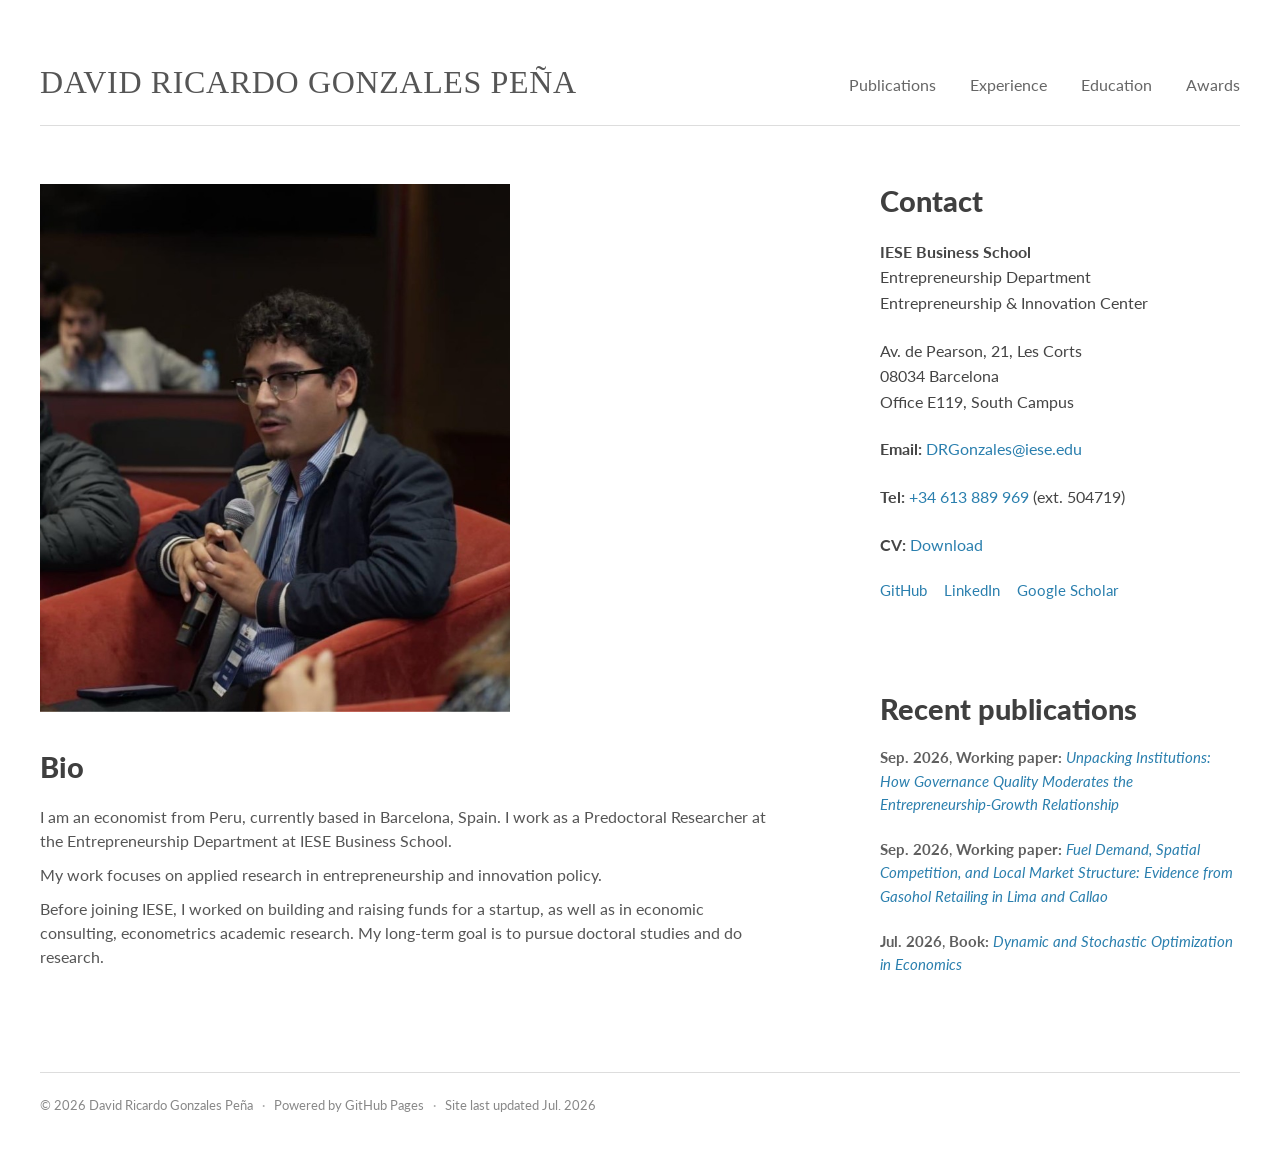
==== index.html @ 7f3556d0 "Update index.html" ====
<!doctype html>
<html lang="en">
<head>

  <meta
  name="description"
  content="David Ricardo Gonzales Peña is an economist and Predoctoral Researcher at IESE Business School, working on entrepreneurship, innovation and public policy."
>

<link rel="canonical" href="https://davidricardogp.github.io/">

<!-- Open Graph: LinkedIn, WhatsApp and other platforms -->
<meta property="og:type" content="website">
<meta property="og:url" content="https://davidricardogp.github.io/">
<meta property="og:title" content="David Ricardo Gonzales Peña">
<meta
  property="og:description"
  content="Economist and I am a predoctoral researcher at the Entrepreneurship Department at IESE Business School, working on entrepreneurship, innovation and public policy."
>
<meta
  property="og:image"
  content="https://davidricardogp.github.io/social-preview.jpg"
>
<meta property="og:image:width" content="1200">
<meta property="og:image:height" content="630">
<meta property="og:image:alt" content="David Ricardo Gonzales Peña">
<meta property="og:site_name" content="David Ricardo Gonzales Peña">
<meta property="og:locale" content="en_US">

<!-- X / Twitter -->
<meta name="twitter:card" content="summary_large_image">
<meta name="twitter:title" content="David Ricardo Gonzales Peña">
<meta
  name="twitter:description"
  content="Economist and I am a predoctoral researcher at the Entrepreneurship Department at IESE Business School, working on entrepreneurship, innovation and public policy."
>
<meta
  name="twitter:image"
  content="https://davidricardogp.github.io/social-preview.jpg"
>
<meta charset="utf-8">
<meta name="viewport" content="width=device-width,initial-scale=1">
<meta name="description" content="Academic website of David Ricardo Gonzales Peña">
<title>David Ricardo Gonzales Peña</title>
<link rel="stylesheet" href="style.css">
</head>
<body>

<header class="site-header">
  <div class="container header-row">
    <a class="brand" href="index.html">David Ricardo Gonzales Peña</a>

    <button
      class="menu-toggle"
      type="button"
      aria-label="Open navigation menu"
      aria-expanded="false"
      aria-controls="main-navigation"
    >
      <span></span>
      <span></span>
      <span></span>
    </button>

    <nav class="nav" id="main-navigation">
      <a href="publications.html">Publications</a>
      <a href="experience.html">Experience</a>
      <a href="education.html">Education</a>
      <a href="awards.html">Awards</a>
    </nav>
  </div>
</header>

<main class="container home">
  <div class="home-grid">
    <section class="main-content">
      <div class="photo">
        <img src="profile.jpeg" alt="David Ricardo Gonzales Peña">
      </div>
      <section class="bio">
        <h2 class="section-title">Bio</h2>
        <p>
          I am an economist from Peru, currently based in Barcelona, Spain. I work as a Predoctoral Researcher at the Entrepreneurship Department at IESE Business School. 
        </p>
<p>
 My work focuses on applied research in entrepreneurship and innovation policy. 
        </p>
<p>
       Before joining IESE, I worked on building and raising funds for a startup, as well as in economic consulting, econometrics academic research. My long-term goal is to pursue doctoral studies and do research. 
        </p>
      </section>
    </section>

    <aside class="sidebar">
      <section class="contact">
        <h2 class="section-title">Contact</h2>
        <p class="institution">
          <strong>IESE Business School</strong><br>
          Entrepreneurship Department<br>
          Entrepreneurship &amp; Innovation Center
        </p>
        <p>
          Av. de Pearson, 21, Les Corts<br>
          08034 Barcelona<br>
          Office E119, South Campus
        </p>
        <p><strong>Email:</strong> <a href="mailto:DRGonzales@iese.edu">DRGonzales@iese.edu</a></p>
    <p><strong>Tel:</strong> <a href="tel:+34613889969">+34 613 889 969</a> (ext. 504719)</p>
        <p><strong>CV:</strong>
  <a href="David_Ricardo_Gonzales_Pena_CV.pdf" download>
    Download
  </a>
</p>
        
        <div class="contact-links">
          <a href="https://github.com/davidricardogp" target="_blank" rel="noopener">GitHub</a>
          <a href="https://www.linkedin.com/in/davidricardogp" target="_blank" rel="noopener">LinkedIn</a>
          <a href="https://scholar.google.com/citations?user=XrrBD8wAAAAJ&amp;hl=en" target="_blank" rel="noopener">Google Scholar</a>
        </div>
      </section>

      <section class="recent">
        <h2 class="section-title">Recent publications</h2>
        <ul class="recent-list">
         <li><span class="recent-date">Sep. 2026</span>, <span class="recent-type">Working paper:</span> <a href="https://doi.org/10.21203/rs.3.rs-10995280/v1" target="_blank" rel="noopener noreferrer"><em>Unpacking Institutions: How Governance Quality Moderates the Entrepreneurship-Growth Relationship</em></a></li>
<li><span class="recent-date">Sep. 2026</span>, <span class="recent-type">Working paper:</span> <a href="https://doi.org/10.21203/rs.3.rs-10995861/v1" target="_blank" rel="noopener noreferrer"><em>Fuel Demand, Spatial Competition, and Local Market Structure: Evidence from Gasohol Retailing in Lima and Callao</em></a></li>
          <li><span class="recent-date">Jul. 2026</span>, <span class="recent-type">Book:</span> <a href="https://www.amazon.com/dp/B0H7RQ2HCB" target="_blank"><em>Dynamic and Stochastic Optimization in Economics</em></a></li>
        
        </ul>
      </section>
    </aside>
  </div>
</main>


<footer class="container footer">
  <span>© 2026 David Ricardo Gonzales Peña</span>
  <span class="sep">·</span>
  <span>Powered by GitHub Pages</span>
  <span class="sep">·</span>
  <span>Site last updated Jul. 2026</span>
</footer>


<script>
document.addEventListener("DOMContentLoaded", function () {
  const menuToggle = document.querySelector(".menu-toggle");
  const navigation = document.querySelector(".nav");

  if (menuToggle && navigation) {
    menuToggle.addEventListener("click", function () {
      const isOpen = navigation.classList.toggle("is-open");
      menuToggle.setAttribute("aria-expanded", String(isOpen));
    });
  }
});
</script>

</body>
</html>
---- style.css ----
@import url("https://fonts.googleapis.com/css2?family=Lato:ital,wght@0,400;0,700;0,900;1,400&display=swap");

:root{
  --text:#555;
  --heading:#3f3f3f;
  --muted:#777;
  --line:#ddd;
  --link:#2a7fae;
}

*{box-sizing:border-box}

html,body{
  margin:0;
  padding:0;
  background:#fff;
}

body{
  color:var(--text);
  font-family:"Lato","Helvetica Neue",Arial,sans-serif;
  font-size:16px;
  line-height:1.5;
  -webkit-font-smoothing:antialiased;
}

a{color:var(--link);text-decoration:none}
a:hover{text-decoration:underline}

.container{
  width:1380px;
  max-width:calc(100% - 80px);
  margin:0 auto;
}

/* Header: independent from page columns, so menu never gets cut */
.site-header{
  padding-top:34px;
}

.header-row{
  min-height:92px;
  display:flex;
  align-items:flex-end;
  justify-content:space-between;
  gap:50px;
  border-bottom:1px solid var(--line);
}

.brand{
  padding-bottom:27px;
  color:#555;
  font-family:Georgia,"Times New Roman",serif;
  font-size:32px;
  font-weight:400;
  line-height:1;
  letter-spacing:.02em;
  text-transform:uppercase;
  white-space:nowrap;
}

@media (max-width: 600px) {
  .brand{
    font-size:20px;
    line-height:1.15;
    white-space:normal;
    max-width:280px;
  }
}

@media (max-width:600px){
    .photo img{
        width:320px;
        max-width:100%;
    }
}

.brand:hover{
  color:#444;
  text-decoration:none;
}

.nav{
  display:flex;
  align-items:center;
  justify-content:flex-end;
  gap:34px;
  padding-bottom:28px;
  white-space:nowrap;
}

.nav a{
  color:#666;
  font-size:16px;
}

.nav a:hover,.nav a.active{
  color:#333;
  text-decoration:none;
}

.nav a.active{font-weight:700}

/* Dell-like home composition */
.home{
  padding:58px 0 74px;
}

.home-grid{
  display:grid;
  grid-template-columns:minmax(0, 1fr) 360px;
  column-gap:110px;
  align-items:start;
}

.main-content{
  min-width:0;
}

.sidebar{
  min-width:0;
}

.photo{
  margin:0 0 38px;
}

.photo img{
  display:block;
  width:470px;
  height:528px;
  max-width:100%;
  object-fit:cover;
  object-position:center top;
  background:#eee;
}

.section-title{
  margin:0 0 20px;
  color:var(--heading);
  font-size:29px;
  font-weight:900;
  line-height:1.2;
}

.bio{
  width:100%;
  max-width:900px;
}

.bio p{
  margin:0 0 10px;
  font-size:16px;
  line-height:1.5;
}

.contact{
  margin:0 0 90px;
}

.contact p{
  margin:0 0 22px;
  color:#454545;
  font-size:16px;
  line-height:1.6;
}

.institution{
  line-height:1.65;
}

.contact-links{
  display:flex;
  flex-wrap:wrap;
  gap:10px 17px;
  margin-top:22px;
  font-size:15px;
}

.recent-list{
  margin:0;
  padding:0;
  list-style:none;
}

.recent-list li{
  margin:0 0 22px;
  padding:0;
  color:#5f5f5f;
  font-size:15px;
  line-height:1.55;
}

.recent-list em{font-style:italic}
.recent-date,.recent-type{font-weight:700}

/* Inner pages */
.page{
  padding:45px 0 75px;
}

.page-main{
  width:860px;
  max-width:100%;
}

.page-title{
  margin:0 0 30px;
  color:var(--heading);
  font-size:28px;
  font-weight:900;
}

.content-block{
  margin:0 0 44px;
}

.content-block>h2{
  margin:32px 0 18px;
  padding-bottom:8px;
  border-bottom:1px solid #e4e4e4;
  color:var(--heading);
  font-size:21px;
  font-weight:900;
}

.content-block h3{
  margin:27px 0 14px;
  color:var(--heading);
  font-size:18px;
  font-weight:900;
}

.publication,.item{
  margin:0 0 24px;
  padding:0;
  border:0;
}

.item-title{
  color:#444;
  font-weight:700;
  line-height:1.45;
}

.item-title a{font-weight:700}

.item-meta{
  margin:2px 0 6px;
  color:var(--muted);
  font-size:14px;
}

.citation{
  margin:5px 0 0;
  color:#666;
  font-size:14px;
}

p{margin:0 0 10px}
ul{margin:7px 0 18px;padding-left:22px}
li{margin:5px 0}

.footer{
  display:flex;
  flex-wrap:wrap;
  gap:6px 9px;
  padding:23px 0 36px;
  border-top:1px solid var(--line);
  color:#888;
  font-size:13px;
}

.sep{color:#aaa}

@media(max-width:1050px){
  .container{max-width:calc(100% - 48px)}
  .home-grid{
    grid-template-columns:minmax(0,1fr) 320px;
    column-gap:65px;
  }
  .photo img{
    width:min(470px,100%);
    height:auto;
    aspect-ratio:470/528;
  }
}

@media(max-width:820px){
  .site-header{padding-top:20px}
  .header-row{
    align-items:flex-start;
    flex-direction:column;
    gap:10px;
  }
  .brand{
    padding:16px 0 8px;
    font-size:25px;
  }
  .nav{
    width:100%;
    justify-content:flex-start;
    overflow-x:auto;
    padding-bottom:18px;
  }
  .home-grid{display:block}
  .sidebar{margin-top:50px}
  .contact{margin-bottom:52px}
}

@media(max-width:620px){
  .container{max-width:calc(100% - 28px)}
  .nav{gap:18px}
  .nav a{font-size:13px}
  .section-title{font-size:24px}
  .footer{display:block}
  .footer span{display:block;margin-bottom:3px}
  .sep{display:none!important}
}
/* Hidden on desktop */
.menu-toggle {
  display: none;
}

/* Mobile navigation only */
@media (max-width: 820px) {
  .header-row {
    position: relative;
    display: grid;
    grid-template-columns: minmax(0, 1fr) 72px;
    align-items: end;
    gap: 0;
  }

  .brand {
    padding-right: 16px;
  }

  .menu-toggle {
    display: flex;
    width: 72px;
    height: 72px;
    padding: 0;
    border: 0;
    background: #f4f4f4;
    cursor: pointer;
    flex-direction: column;
    align-items: center;
    justify-content: center;
    gap: 6px;
  }

  .menu-toggle span {
    display: block;
    width: 28px;
    height: 1px;
    background: #555;
  }

  .nav {
    display: none;
    grid-column: 1 / -1;
    width: 100%;
    padding: 22px;
    background: #fff;
    border-bottom: 1px solid #ddd;
    box-shadow: 0 10px 18px rgba(0, 0, 0, 0.06);
  }

  .nav.is-open {
    display: block;
  }

  .nav a {
    display: block;
    padding: 12px 0;
    color: #555;
    font-size: 20px;
    line-height: 1.4;
  }

  .nav a:hover,
  .nav a.active {
    color: #222;
  }
}

/* Mobile dropdown navigation */
.menu-toggle {
  display: none;
}

@media (max-width: 820px) {
  .header-row {
    position: relative;
  }

  .menu-toggle {
    display: flex;
    width: 72px;
    height: 72px;
    padding: 0;
    border: 0;
    background: #f4f4f4;
    cursor: pointer;
    flex-direction: column;
    align-items: center;
    justify-content: center;
    gap: 6px;
  }

  .menu-toggle span {
    display: block;
    width: 28px;
    height: 1px;
    background: #555;
  }

  .nav {
    display: none;
    width: 100%;
    padding: 22px;
    background: #fff;
    border-bottom: 1px solid #ddd;
    box-shadow: 0 10px 18px rgba(0, 0, 0, 0.06);
  }

  .nav.is-open {
    display: block;
  }

  .nav a {
    display: block;
    padding: 12px 0;
  }
}
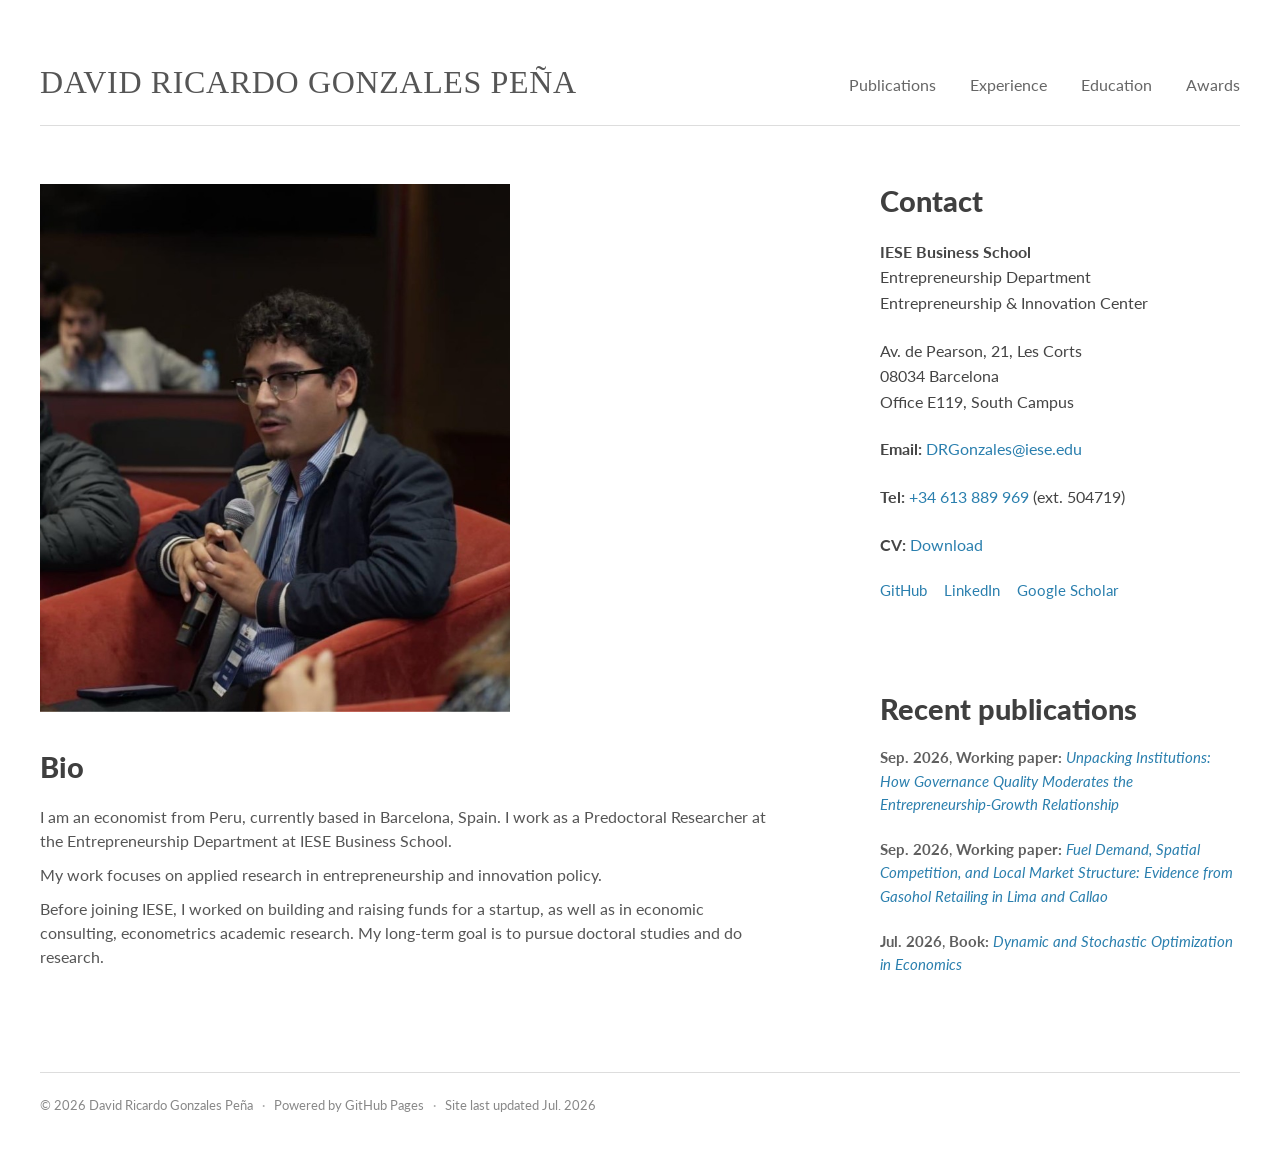
==== commit f147935a: "Update index.html" ====
--- a/index.html
+++ b/index.html
@@ -105,7 +105,12 @@
           Office E119, South Campus
         </p>
         <p><strong>Email:</strong> <a href="mailto:DRGonzales@iese.edu">DRGonzales@iese.edu</a></p>
-    <p><strong>Tel:</strong> <a href="tel:+34613889969">+34 613 889 969</a> (ext. 504719)</p>
+<p>
+  <strong>Tel:</strong>
+  <a href="tel:+34613889969">+34 613 889 969</a>
+  <span style="color: #444;">(ext. 504719)</span>
+</p>
+        
         <p><strong>CV:</strong>
   <a href="David_Ricardo_Gonzales_Pena_CV.pdf" download>
     Download
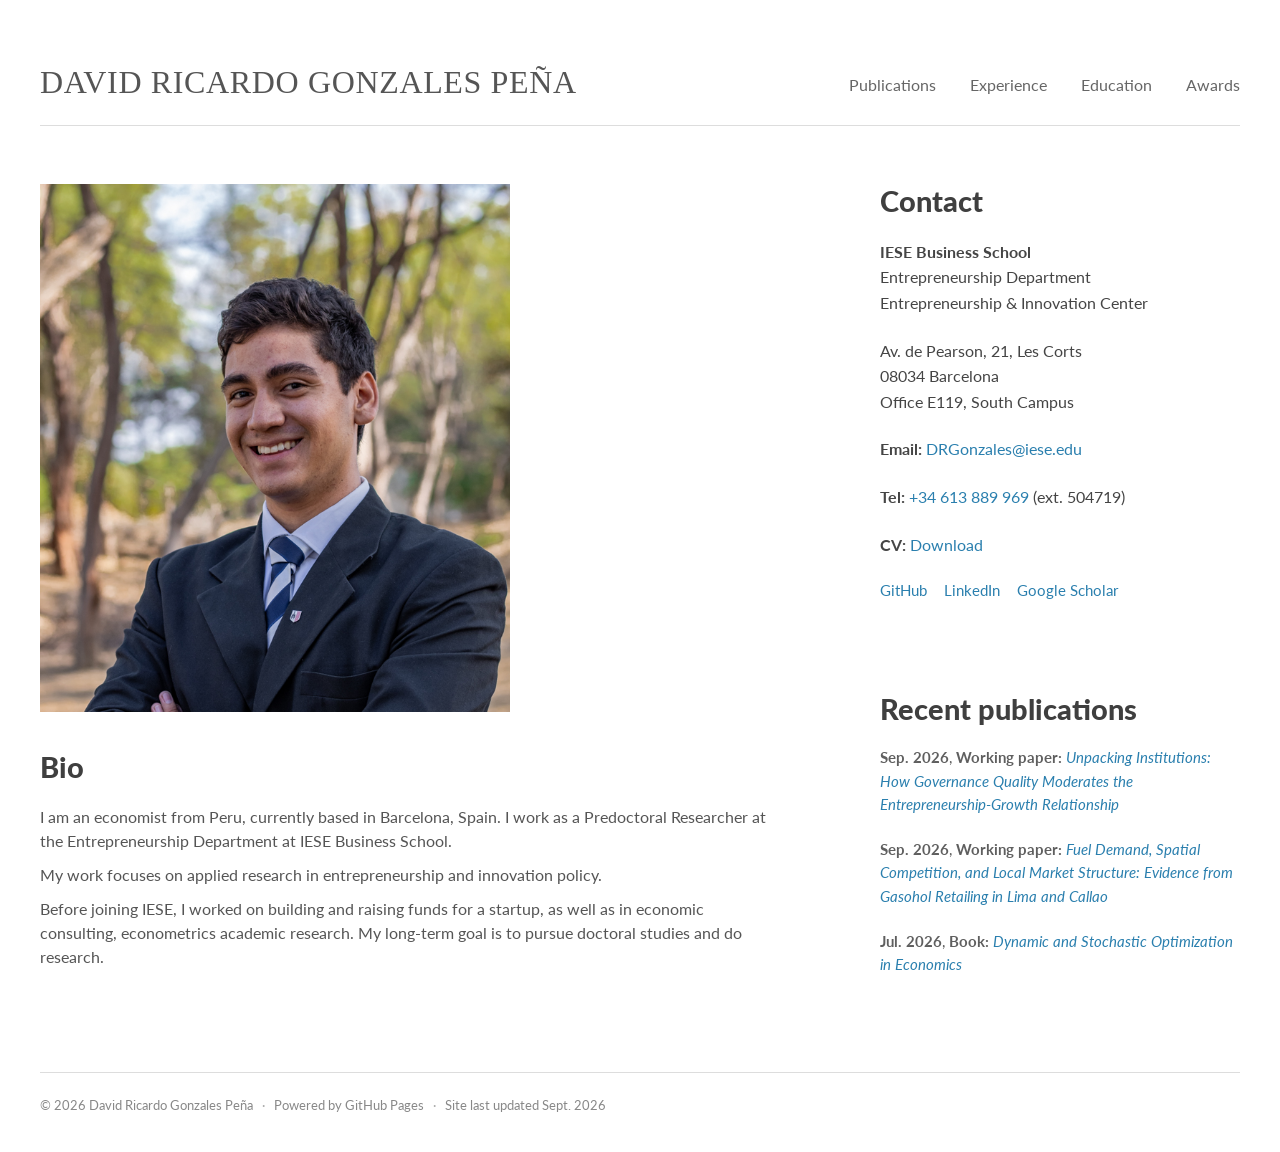
==== commit 3e261e0f: "Update index.html" ====
--- a/index.html
+++ b/index.html
@@ -143,7 +143,7 @@
   <span class="sep">·</span>
   <span>Powered by GitHub Pages</span>
   <span class="sep">·</span>
-  <span>Site last updated Jul. 2026</span>
+  <span>Site last updated Sept. 2026</span>
 </footer>
 
 
--- a/style.css
+++ b/style.css
@@ -1,4 +1,3 @@
-
 @import url("https://fonts.googleapis.com/css2?family=Lato:ital,wght@0,400;0,700;0,900;1,400&display=swap");
 
 :root{
@@ -9,9 +8,12 @@
   --link:#2a7fae;
 }
 
-*{box-sizing:border-box}
-
-html,body{
+*{
+  box-sizing:border-box;
+}
+
+html,
+body{
   margin:0;
   padding:0;
   background:#fff;
@@ -25,8 +27,14 @@
   -webkit-font-smoothing:antialiased;
 }
 
-a{color:var(--link);text-decoration:none}
-a:hover{text-decoration:underline}
+a{
+  color:var(--link);
+  text-decoration:none;
+}
+
+a:hover{
+  text-decoration:underline;
+}
 
 .container{
   width:1380px;
@@ -34,7 +42,7 @@
   margin:0 auto;
 }
 
-/* Header: independent from page columns, so menu never gets cut */
+/* Header */
 .site-header{
   padding-top:34px;
 }
@@ -60,22 +68,6 @@
   white-space:nowrap;
 }
 
-@media (max-width: 600px) {
-  .brand{
-    font-size:20px;
-    line-height:1.15;
-    white-space:normal;
-    max-width:280px;
-  }
-}
-
-@media (max-width:600px){
-    .photo img{
-        width:320px;
-        max-width:100%;
-    }
-}
-
 .brand:hover{
   color:#444;
   text-decoration:none;
@@ -95,47 +87,55 @@
   font-size:16px;
 }
 
-.nav a:hover,.nav a.active{
+.nav a:hover,
+.nav a.active{
   color:#333;
   text-decoration:none;
 }
 
-.nav a.active{font-weight:700}
-
-/* Dell-like home composition */
+.nav a.active{
+  font-weight:700;
+}
+
+/* Home */
 .home{
   padding:58px 0 74px;
 }
 
 .home-grid{
   display:grid;
-  grid-template-columns:minmax(0, 1fr) 360px;
+  grid-template-columns:minmax(0,1fr) 360px;
   column-gap:110px;
   align-items:start;
 }
 
-.main-content{
-  min-width:0;
-}
-
+.main-content,
 .sidebar{
   min-width:0;
 }
 
+/* Profile photo */
 .photo{
+  width:470px;
+  max-width:100%;
+  aspect-ratio:470 / 528;
   margin:0 0 38px;
+  overflow:hidden;
 }
 
 .photo img{
   display:block;
-  width:470px;
-  height:528px;
-  max-width:100%;
+  width:100%;
+  height:100%;
+  max-width:none;
   object-fit:cover;
   object-position:center top;
+  transform:translate(-65px, -105px) scale(1.22);
+  transform-origin:left top;
   background:#eee;
 }
 
+/* Text */
 .section-title{
   margin:0 0 20px;
   color:var(--heading);
@@ -155,6 +155,7 @@
   line-height:1.5;
 }
 
+/* Contact */
 .contact{
   margin:0 0 90px;
 }
@@ -178,6 +179,7 @@
   font-size:15px;
 }
 
+/* Recent publications */
 .recent-list{
   margin:0;
   padding:0;
@@ -192,8 +194,14 @@
   line-height:1.55;
 }
 
-.recent-list em{font-style:italic}
-.recent-date,.recent-type{font-weight:700}
+.recent-list em{
+  font-style:italic;
+}
+
+.recent-date,
+.recent-type{
+  font-weight:700;
+}
 
 /* Inner pages */
 .page{
@@ -216,7 +224,7 @@
   margin:0 0 44px;
 }
 
-.content-block>h2{
+.content-block > h2{
   margin:32px 0 18px;
   padding-bottom:8px;
   border-bottom:1px solid #e4e4e4;
@@ -232,7 +240,8 @@
   font-weight:900;
 }
 
-.publication,.item{
+.publication,
+.item{
   margin:0 0 24px;
   padding:0;
   border:0;
@@ -244,7 +253,9 @@
   line-height:1.45;
 }
 
-.item-title a{font-weight:700}
+.item-title a{
+  font-weight:700;
+}
 
 .item-meta{
   margin:2px 0 6px;
@@ -258,10 +269,20 @@
   font-size:14px;
 }
 
-p{margin:0 0 10px}
-ul{margin:7px 0 18px;padding-left:22px}
-li{margin:5px 0}
-
+p{
+  margin:0 0 10px;
+}
+
+ul{
+  margin:7px 0 18px;
+  padding-left:22px;
+}
+
+li{
+  margin:5px 0;
+}
+
+/* Footer */
 .footer{
   display:flex;
   flex-wrap:wrap;
@@ -272,167 +293,165 @@
   font-size:13px;
 }
 
-.sep{color:#aaa}
-
+.sep{
+  color:#aaa;
+}
+
+/* Medium screens */
 @media(max-width:1050px){
-  .container{max-width:calc(100% - 48px)}
+  .container{
+    max-width:calc(100% - 48px);
+  }
+
   .home-grid{
     grid-template-columns:minmax(0,1fr) 320px;
     column-gap:65px;
   }
+
+  .photo{
+    width:min(470px,100%);
+  }
+
   .photo img{
-    width:min(470px,100%);
-    height:auto;
-    aspect-ratio:470/528;
-  }
+    width:100%;
+    height:100%;
+  }
+}
+
+/* Mobile navigation */
+.menu-toggle{
+  display:none;
 }
 
 @media(max-width:820px){
-  .site-header{padding-top:20px}
+  .site-header{
+    padding-top:20px;
+  }
+
   .header-row{
-    align-items:flex-start;
+    position:relative;
+    display:grid;
+    grid-template-columns:minmax(0,1fr) 72px;
+    align-items:end;
+    gap:0;
+  }
+
+  .brand{
+    padding:16px 16px 8px 0;
+    font-size:25px;
+    line-height:1.15;
+    white-space:normal;
+  }
+
+  .home-grid{
+    display:block;
+  }
+
+  .sidebar{
+    margin-top:50px;
+  }
+
+  .contact{
+    margin-bottom:52px;
+  }
+
+  .menu-toggle{
+    display:flex;
+    width:72px;
+    height:72px;
+    padding:0;
+    border:0;
+    background:#f4f4f4;
+    cursor:pointer;
     flex-direction:column;
-    gap:10px;
-  }
+    align-items:center;
+    justify-content:center;
+    gap:6px;
+  }
+
+  .menu-toggle span{
+    display:block;
+    width:28px;
+    height:1px;
+    background:#555;
+  }
+
+  .nav{
+    display:none;
+    grid-column:1 / -1;
+    width:100%;
+    padding:22px;
+    background:#fff;
+    border-bottom:1px solid #ddd;
+    box-shadow:0 10px 18px rgba(0,0,0,.06);
+  }
+
+  .nav.is-open{
+    display:block;
+  }
+
+  .nav a{
+    display:block;
+    padding:12px 0;
+    color:#555;
+    font-size:20px;
+    line-height:1.4;
+  }
+
+  .nav a:hover,
+  .nav a.active{
+    color:#222;
+  }
+}
+
+/* Small screens */
+@media(max-width:620px){
+  .container{
+    max-width:calc(100% - 28px);
+  }
+
+  .nav{
+    gap:18px;
+  }
+
+  .nav a{
+    font-size:13px;
+  }
+
+  .section-title{
+    font-size:24px;
+  }
+
+  .photo{
+    width:320px;
+  }
+
+  .photo img{
+    width:100%;
+    height:100%;
+    transform:translate(-45px, -75px) scale(1.22);
+  }
+
+  .footer{
+    display:block;
+  }
+
+  .footer span{
+    display:block;
+    margin-bottom:3px;
+  }
+
+  .sep{
+    display:none!important;
+  }
+}
+
+/* Very small screens */
+@media(max-width:600px){
   .brand{
-    padding:16px 0 8px;
-    font-size:25px;
-  }
-  .nav{
-    width:100%;
-    justify-content:flex-start;
-    overflow-x:auto;
-    padding-bottom:18px;
-  }
-  .home-grid{display:block}
-  .sidebar{margin-top:50px}
-  .contact{margin-bottom:52px}
-}
-
-@media(max-width:620px){
-  .container{max-width:calc(100% - 28px)}
-  .nav{gap:18px}
-  .nav a{font-size:13px}
-  .section-title{font-size:24px}
-  .footer{display:block}
-  .footer span{display:block;margin-bottom:3px}
-  .sep{display:none!important}
-}
-/* Hidden on desktop */
-.menu-toggle {
-  display: none;
-}
-
-/* Mobile navigation only */
-@media (max-width: 820px) {
-  .header-row {
-    position: relative;
-    display: grid;
-    grid-template-columns: minmax(0, 1fr) 72px;
-    align-items: end;
-    gap: 0;
-  }
-
-  .brand {
-    padding-right: 16px;
-  }
-
-  .menu-toggle {
-    display: flex;
-    width: 72px;
-    height: 72px;
-    padding: 0;
-    border: 0;
-    background: #f4f4f4;
-    cursor: pointer;
-    flex-direction: column;
-    align-items: center;
-    justify-content: center;
-    gap: 6px;
-  }
-
-  .menu-toggle span {
-    display: block;
-    width: 28px;
-    height: 1px;
-    background: #555;
-  }
-
-  .nav {
-    display: none;
-    grid-column: 1 / -1;
-    width: 100%;
-    padding: 22px;
-    background: #fff;
-    border-bottom: 1px solid #ddd;
-    box-shadow: 0 10px 18px rgba(0, 0, 0, 0.06);
-  }
-
-  .nav.is-open {
-    display: block;
-  }
-
-  .nav a {
-    display: block;
-    padding: 12px 0;
-    color: #555;
-    font-size: 20px;
-    line-height: 1.4;
-  }
-
-  .nav a:hover,
-  .nav a.active {
-    color: #222;
-  }
-}
-
-/* Mobile dropdown navigation */
-.menu-toggle {
-  display: none;
-}
-
-@media (max-width: 820px) {
-  .header-row {
-    position: relative;
-  }
-
-  .menu-toggle {
-    display: flex;
-    width: 72px;
-    height: 72px;
-    padding: 0;
-    border: 0;
-    background: #f4f4f4;
-    cursor: pointer;
-    flex-direction: column;
-    align-items: center;
-    justify-content: center;
-    gap: 6px;
-  }
-
-  .menu-toggle span {
-    display: block;
-    width: 28px;
-    height: 1px;
-    background: #555;
-  }
-
-  .nav {
-    display: none;
-    width: 100%;
-    padding: 22px;
-    background: #fff;
-    border-bottom: 1px solid #ddd;
-    box-shadow: 0 10px 18px rgba(0, 0, 0, 0.06);
-  }
-
-  .nav.is-open {
-    display: block;
-  }
-
-  .nav a {
-    display: block;
-    padding: 12px 0;
-  }
-}
-
+    font-size:20px;
+    line-height:1.15;
+    white-space:normal;
+    max-width:280px;
+  }
+}
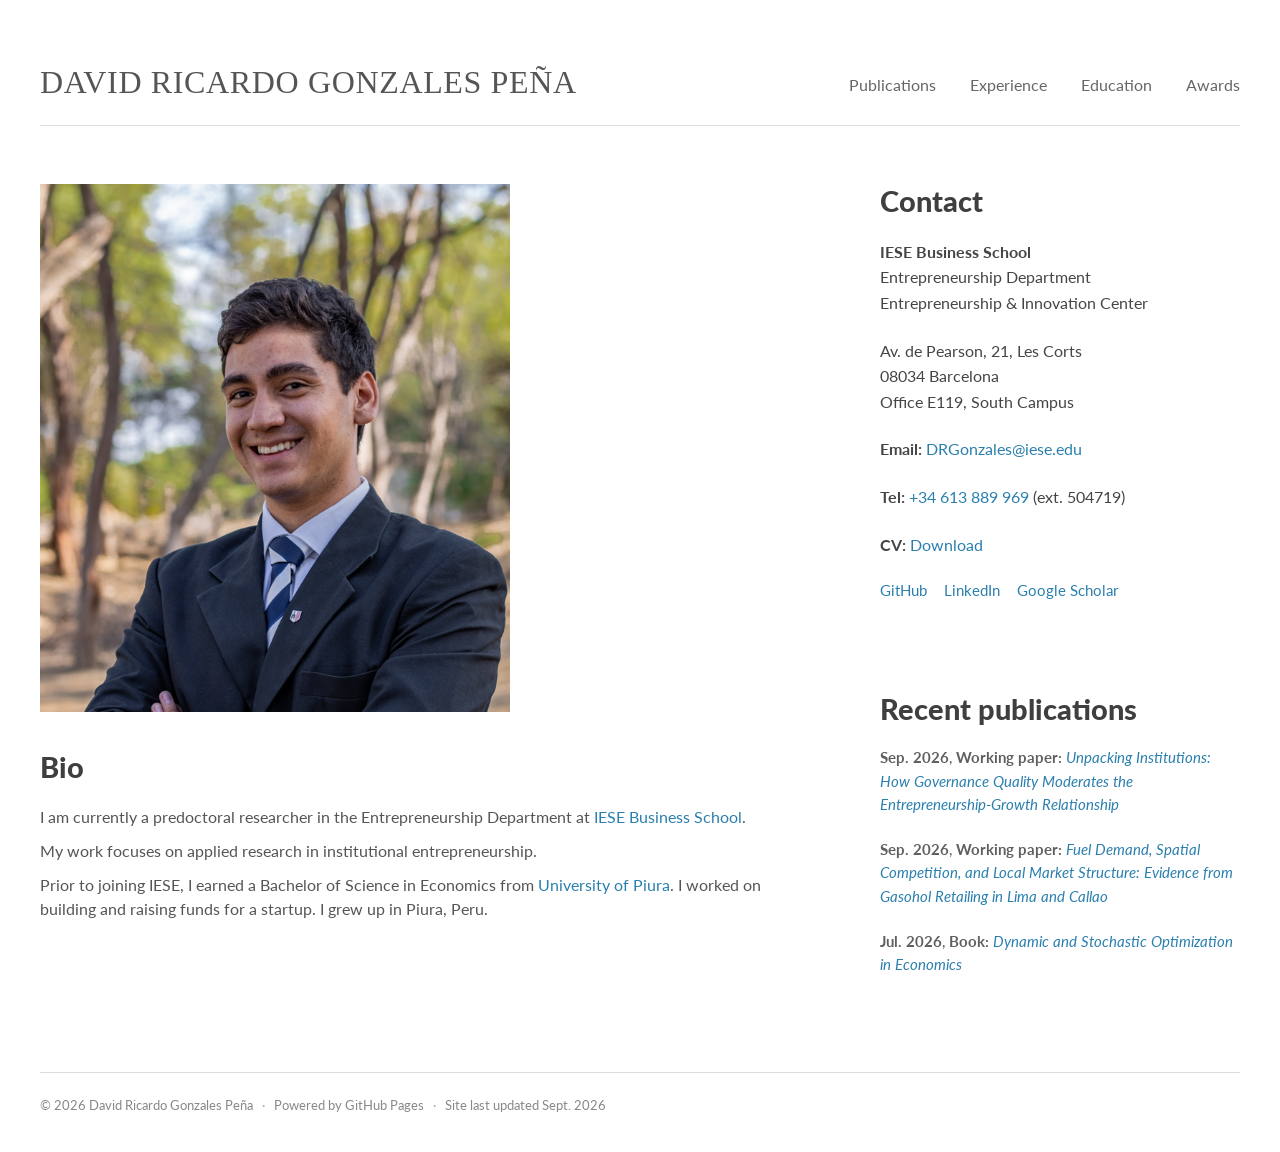
==== commit 943a03a4: "Update index.html" ====
--- a/index.html
+++ b/index.html
@@ -79,15 +79,22 @@
       </div>
       <section class="bio">
         <h2 class="section-title">Bio</h2>
-        <p>
-          I am an economist from Peru, currently based in Barcelona, Spain. I work as a Predoctoral Researcher at the Entrepreneurship Department at IESE Business School. 
-        </p>
 <p>
- My work focuses on applied research in entrepreneurship and innovation policy. 
-        </p>
+  I am currently a predoctoral researcher in the Entrepreneurship Department at 
+  <a href="https://www.iese.edu/" target="_blank" rel="noopener">IESE Business School</a>.
+</p>
+
 <p>
-       Before joining IESE, I worked on building and raising funds for a startup, as well as in economic consulting, econometrics academic research. My long-term goal is to pursue doctoral studies and do research. 
-        </p>
+My work focuses on applied research in institutional entrepreneurship.
+</p>
+
+<p>
+  Prior to joining IESE, I earned a Bachelor of Science in Economics from 
+  <a href="https://www.udep.edu.pe/" target="_blank" rel="noopener">University of Piura</a>. 
+  I worked on building and raising funds for a startup. 
+  I grew up in Piura, Peru.
+</p>
+        
       </section>
     </section>
 
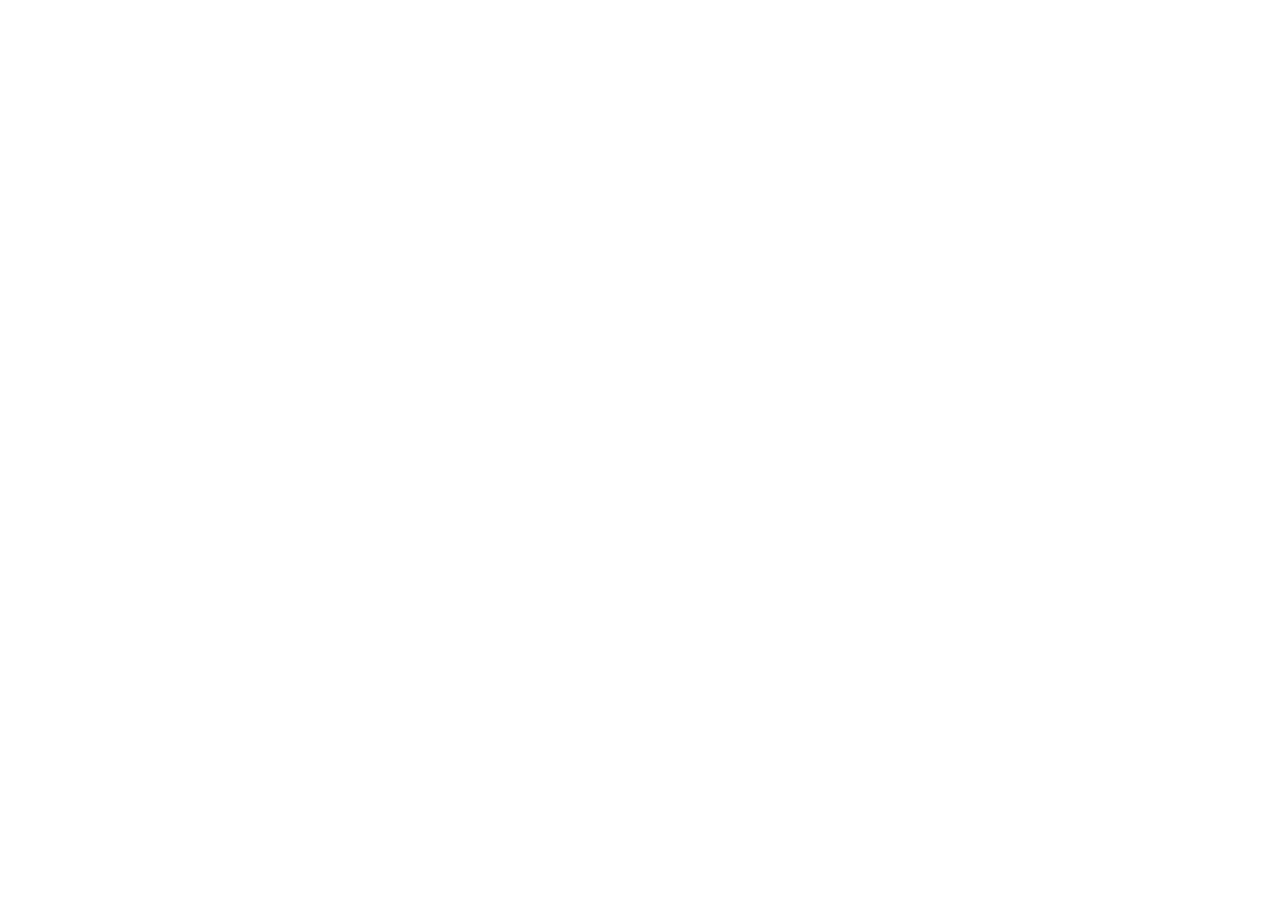
==== commit 93d9727e: "feat: initialize personal academic website Scaffold the project using Vite and React, implement glob" ====
--- a/index.html
+++ b/index.html
@@ -1,172 +1,24 @@
 <!doctype html>
-<html lang="en">
-<head>
-
-  <meta
-  name="description"
-  content="David Ricardo Gonzales Peña is an economist and Predoctoral Researcher at IESE Business School, working on entrepreneurship, innovation and public policy."
->
-
-<link rel="canonical" href="https://davidricardogp.github.io/">
-
-<!-- Open Graph: LinkedIn, WhatsApp and other platforms -->
-<meta property="og:type" content="website">
-<meta property="og:url" content="https://davidricardogp.github.io/">
-<meta property="og:title" content="David Ricardo Gonzales Peña">
-<meta
-  property="og:description"
-  content="Economist and I am a predoctoral researcher at the Entrepreneurship Department at IESE Business School, working on entrepreneurship, innovation and public policy."
->
-<meta
-  property="og:image"
-  content="https://davidricardogp.github.io/social-preview.jpg"
->
-<meta property="og:image:width" content="1200">
-<meta property="og:image:height" content="630">
-<meta property="og:image:alt" content="David Ricardo Gonzales Peña">
-<meta property="og:site_name" content="David Ricardo Gonzales Peña">
-<meta property="og:locale" content="en_US">
-
-<!-- X / Twitter -->
-<meta name="twitter:card" content="summary_large_image">
-<meta name="twitter:title" content="David Ricardo Gonzales Peña">
-<meta
-  name="twitter:description"
-  content="Economist and I am a predoctoral researcher at the Entrepreneurship Department at IESE Business School, working on entrepreneurship, innovation and public policy."
->
-<meta
-  name="twitter:image"
-  content="https://davidricardogp.github.io/social-preview.jpg"
->
-<meta charset="utf-8">
-<meta name="viewport" content="width=device-width,initial-scale=1">
-<meta name="description" content="Academic website of David Ricardo Gonzales Peña">
-<title>David Ricardo Gonzales Peña</title>
-<link rel="stylesheet" href="style.css">
-</head>
-<body>
-
-<header class="site-header">
-  <div class="container header-row">
-    <a class="brand" href="index.html">David Ricardo Gonzales Peña</a>
-
-    <button
-      class="menu-toggle"
-      type="button"
-      aria-label="Open navigation menu"
-      aria-expanded="false"
-      aria-controls="main-navigation"
-    >
-      <span></span>
-      <span></span>
-      <span></span>
-    </button>
-
-    <nav class="nav" id="main-navigation">
-      <a href="publications.html">Publications</a>
-      <a href="experience.html">Experience</a>
-      <a href="education.html">Education</a>
-      <a href="awards.html">Awards</a>
-    </nav>
-  </div>
-</header>
-
-<main class="container home">
-  <div class="home-grid">
-    <section class="main-content">
-      <div class="photo">
-        <img src="profile.jpeg" alt="David Ricardo Gonzales Peña">
-      </div>
-      <section class="bio">
-        <h2 class="section-title">Bio</h2>
-<p>
-  I am currently a predoctoral researcher in the Entrepreneurship Department at 
-  <a href="https://www.iese.edu/" target="_blank" rel="noopener">IESE Business School</a>.
-</p>
-
-<p>
-My work focuses on applied research in institutional entrepreneurship.
-</p>
-
-<p>
-  Prior to joining IESE, I earned a Bachelor of Science in Economics from 
-  <a href="https://www.udep.edu.pe/" target="_blank" rel="noopener">University of Piura</a>. 
-  I worked on building and raising funds for a startup. 
-  I grew up in Piura, Peru.
-</p>
-        
-      </section>
-    </section>
-
-    <aside class="sidebar">
-      <section class="contact">
-        <h2 class="section-title">Contact</h2>
-        <p class="institution">
-          <strong>IESE Business School</strong><br>
-          Entrepreneurship Department<br>
-          Entrepreneurship &amp; Innovation Center
-        </p>
-        <p>
-          Av. de Pearson, 21, Les Corts<br>
-          08034 Barcelona<br>
-          Office E119, South Campus
-        </p>
-        <p><strong>Email:</strong> <a href="mailto:DRGonzales@iese.edu">DRGonzales@iese.edu</a></p>
-<p>
-  <strong>Tel:</strong>
-  <a href="tel:+34613889969">+34 613 889 969</a>
-  <span style="color: #444;">(ext. 504719)</span>
-</p>
-        
-        <p><strong>CV:</strong>
-  <a href="David_Ricardo_Gonzales_Pena_CV.pdf" download>
-    Download
-  </a>
-</p>
-        
-        <div class="contact-links">
-          <a href="https://github.com/davidricardogp" target="_blank" rel="noopener">GitHub</a>
-          <a href="https://www.linkedin.com/in/davidricardogp" target="_blank" rel="noopener">LinkedIn</a>
-          <a href="https://scholar.google.com/citations?user=XrrBD8wAAAAJ&amp;hl=en" target="_blank" rel="noopener">Google Scholar</a>
-        </div>
-      </section>
-
-      <section class="recent">
-        <h2 class="section-title">Recent publications</h2>
-        <ul class="recent-list">
-         <li><span class="recent-date">Sep. 2026</span>, <span class="recent-type">Working paper:</span> <a href="https://doi.org/10.21203/rs.3.rs-10995280/v1" target="_blank" rel="noopener noreferrer"><em>Unpacking Institutions: How Governance Quality Moderates the Entrepreneurship-Growth Relationship</em></a></li>
-<li><span class="recent-date">Sep. 2026</span>, <span class="recent-type">Working paper:</span> <a href="https://doi.org/10.21203/rs.3.rs-10995861/v1" target="_blank" rel="noopener noreferrer"><em>Fuel Demand, Spatial Competition, and Local Market Structure: Evidence from Gasohol Retailing in Lima and Callao</em></a></li>
-          <li><span class="recent-date">Jul. 2026</span>, <span class="recent-type">Book:</span> <a href="https://www.amazon.com/dp/B0H7RQ2HCB" target="_blank"><em>Dynamic and Stochastic Optimization in Economics</em></a></li>
-        
-        </ul>
-      </section>
-    </aside>
-  </div>
-</main>
-
-
-<footer class="container footer">
-  <span>© 2026 David Ricardo Gonzales Peña</span>
-  <span class="sep">·</span>
-  <span>Powered by GitHub Pages</span>
-  <span class="sep">·</span>
-  <span>Site last updated Sept. 2026</span>
-</footer>
-
-
-<script>
-document.addEventListener("DOMContentLoaded", function () {
-  const menuToggle = document.querySelector(".menu-toggle");
-  const navigation = document.querySelector(".nav");
-
-  if (menuToggle && navigation) {
-    menuToggle.addEventListener("click", function () {
-      const isOpen = navigation.classList.toggle("is-open");
-      menuToggle.setAttribute("aria-expanded", String(isOpen));
-    });
-  }
-});
-</script>
-
-</body>
+<html lang="en" class="scroll-smooth">
+  <head>
+    <meta charset="UTF-8" />
+    <meta name="viewport" content="width=device-width, initial-scale=1.0" />
+    <title>David Ricardo Gonzales Peña</title>
+    <link rel="icon" type="image/jpeg" href="/favicon.jpg" />
+    <link rel="apple-touch-icon" href="/favicon.jpg" />
+    <meta name="description" content="David Ricardo Gonzales Peña is an economist and Predoctoral Researcher at IESE Business School, working on entrepreneurship, innovation and public policy." />
+    <meta property="og:title" content="David Ricardo Gonzales Peña" />
+    <meta property="og:description" content="Economist and Predoctoral Researcher at the Entrepreneurship Department at IESE Business School, working on entrepreneurship, innovation and public policy." />
+    <meta property="og:type" content="website" />
+    <meta name="twitter:card" content="summary" />
+    
+    <!-- Google Fonts matching Louis Y. Zhu: Spectral (prose), Public Sans (labels), IBM Plex Mono (data) -->
+    <link rel="preconnect" href="https://fonts.googleapis.com">
+    <link rel="preconnect" href="https://fonts.gstatic.com" crossorigin>
+    <link href="https://fonts.googleapis.com/css2?family=IBM+Plex+Mono:ital,wght@0,400;0,500;0,600;1,400&family=Public+Sans:wght@400;500;600;700&family=Spectral:ital,wght@0,300;0,400;0,600;0,700;1,400;1,600&display=swap" rel="stylesheet">
+  </head>
+  <body id="top" class="antialiased">
+    <div id="root"></div>
+    <script type="module" src="/src/main.tsx"></script>
+  </body>
 </html>
